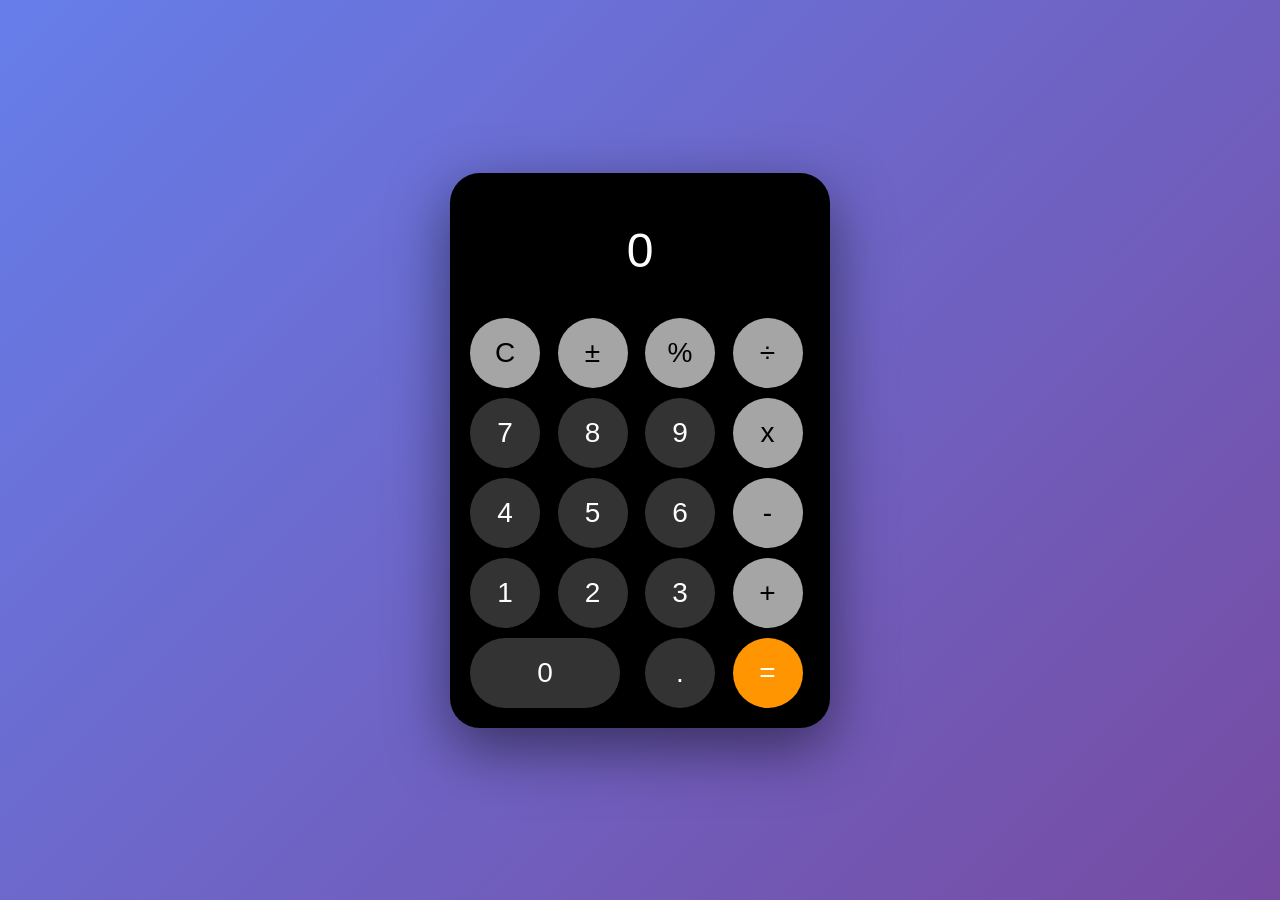
==== projet/calculatrice v2/index.html @ fe275cf6 "ajout projet 4" ====
<!DOCTYPE html>
<html lang="fr">
    <head>
        <meta charset="utf-8">
        <meta name="viewport" content="width=device-width, initial-scale=1.0">
        <title>Calculatrice V2</title>
        <link rel="stylesheet" href="style.css">
    </head>

    <body>
        <div class="calculatrice">

            <div id="ecran" class="ecran">0</div>

            <div class="boutons"> 
                <!--1er ligne-->
                <button id="btnClear" class="btn btn-fonction">C</button>
                <button id="btnPlusMoins" class="btn btn-fonction">±</button>
                <button id="btnPourcent" class="btn btn-fonction">%</button>
                <button id="btnDiviser" class="btn btn-fonction">÷</button>
                <!--2ème ligne-->
                <button data-numero="7" class="btn btn-numero">7</button>
                <button data-numero="8" class="btn btn-numero">8</button>
                <button data-numero="9" class="btn btn-numero">9</button>
                <button id="btnMultiplier" class="btn btn-fonction">x</button>
                <!--3ème ligne-->
                <button data-numero="4" class="btn btn-numero">4</button>
                <button data-numero="5" class="btn btn-numero">5</button>
                <button data-numero="6" class="btn btn-numero">6</button>
                <button id="btnSoustraire" class="btn btn-fonction">-</button>
                <!--4ème ligne-->
                <button data-numero="1" class="btn btn-numero">1</button>
                <button data-numero="2" class="btn btn-numero">2</button>
                <button data-numero="3" class="btn btn-numero">3</button>
                <button id="btnAdditionner" class="btn btn-fonction">+</button>
                <!--5ème ligne-->
                <button data-numero="0" class="btn btn-numero btn-zero">0</button>
                <button id="btnVirgule" class="btn btn-numero">.</button>
                <button id="btnEgal" class="btn btn-egal">=</button>
            </div>
        </div>
        <script src="script.js"></script>
    </body>
</html>
---- projet/calculatrice v2/style.css ----
* {
    margin: 0;
    padding: 0;
    box-sizing: border-box;
}

body {
    font-family: 'Trebuchet MS', 'Lucida Sans Unicode', 'Lucida Grande', 'Lucida Sans', Arial, sans-serif;
    background: linear-gradient(135deg, #667eea 0%, #764ba2 100%);
    min-height: 100vh;
    display: flex;
    justify-content: center;
    align-items: center;
    padding: 20px;
}

.calculatrice {
    background-color: #000;
    border-radius: 30px;
    padding: 20px;
    box-shadow: 0 20px 60px rgba(0,0,0,0.5);
    max-width: 380px;
    width: 100%;
}

.ecran {
    background-color: black;
    color: white;
    font-size: 48px;
    text-align: center;
    padding: 30px 20px;
    margin-bottom: 10px;
    border-radius: 10px;
    min-height: 80px;
}

.boutons {
    display: grid;
    grid-template-columns: repeat(4, 1fr);
    gap: 10px;
}

.btn {
    border: none;
    border-radius: 50%;
    font-size: 28px;
    cursor: pointer;
    transition: all 0.2s;
    height: 70px;
    width: 70px;
}

.btn-numero {
    background-color: #333;
    color: white;
}
.btn-numero:hover {
    background-color: #4a4a4a;
}

.btn-fonction {
    background-color: #a5a5a5;
    color: black;
}
.btn-fonction:hover {
    background-color:#a6a6a6 ;
}

.btn-operation {
    background-color: #ff9500;
    color: white;
}
.btn-operation:hover {
    background-color: #fda932;
}

.btn-egal {
    background-color: #ff9500;
    color: white;
}
.btn-egal:hover {
    background-color: #fda932;
}

.btn-zero {
    grid-column: span 2;
    border-radius: 35px;
    width: 150px;
}
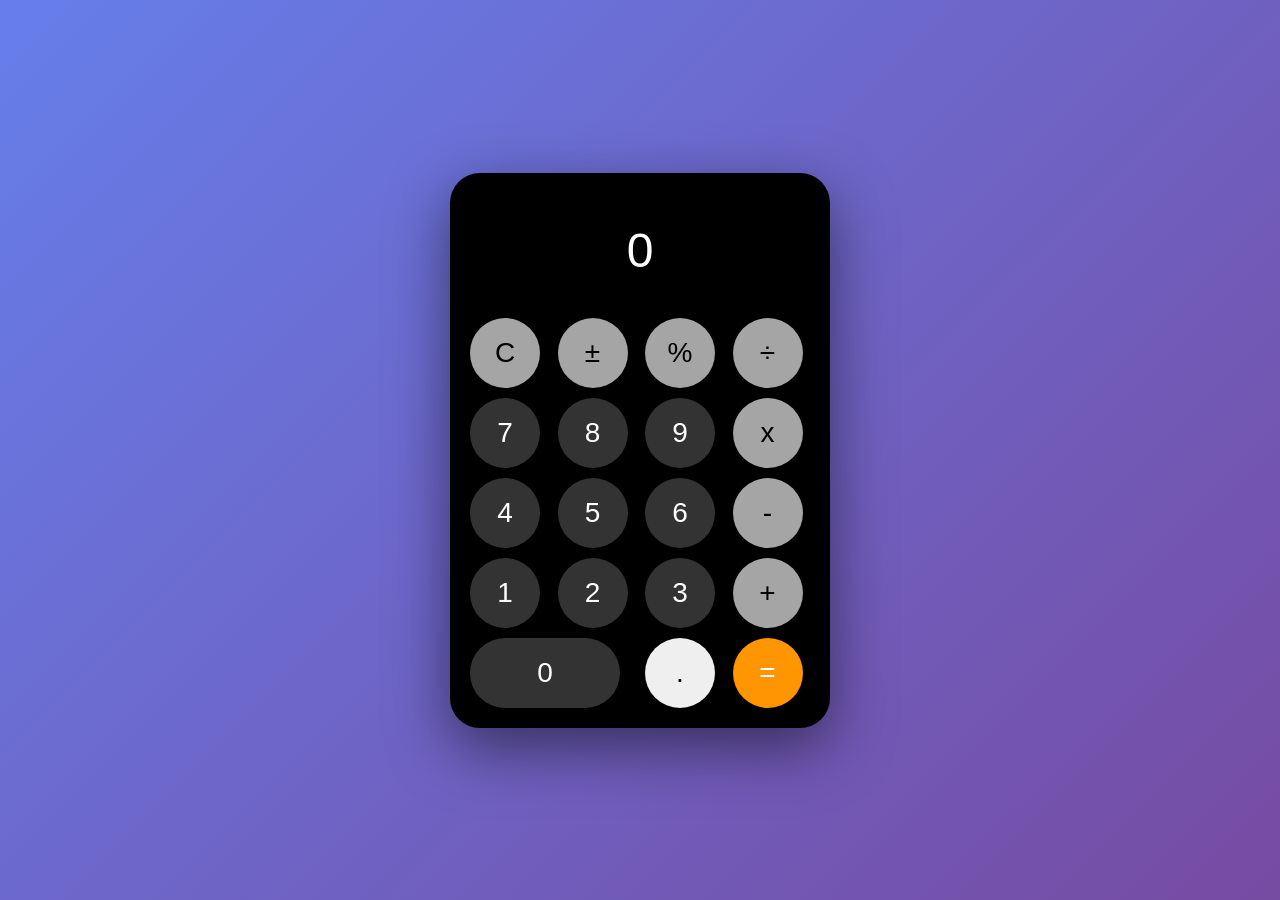
==== commit ea998995: "finish de la v2" ====
--- a/projet/calculatrice v2/index.html
+++ b/projet/calculatrice v2/index.html
@@ -35,7 +35,7 @@
                 <button id="btnAdditionner" class="btn btn-fonction">+</button>
                 <!--5ème ligne-->
                 <button data-numero="0" class="btn btn-numero btn-zero">0</button>
-                <button id="btnVirgule" class="btn btn-numero">.</button>
+                <button id="btnVirgule" class="btn">.</button>
                 <button id="btnEgal" class="btn btn-egal">=</button>
             </div>
         </div>
--- a/projet/calculatrice v2/style.css
+++ b/projet/calculatrice v2/style.css
@@ -32,6 +32,9 @@
     margin-bottom: 10px;
     border-radius: 10px;
     min-height: 80px;
+    overflow: hidden;
+    word-wrap: break-word;
+    overflow-x: auto;
 }
 
 .boutons {
